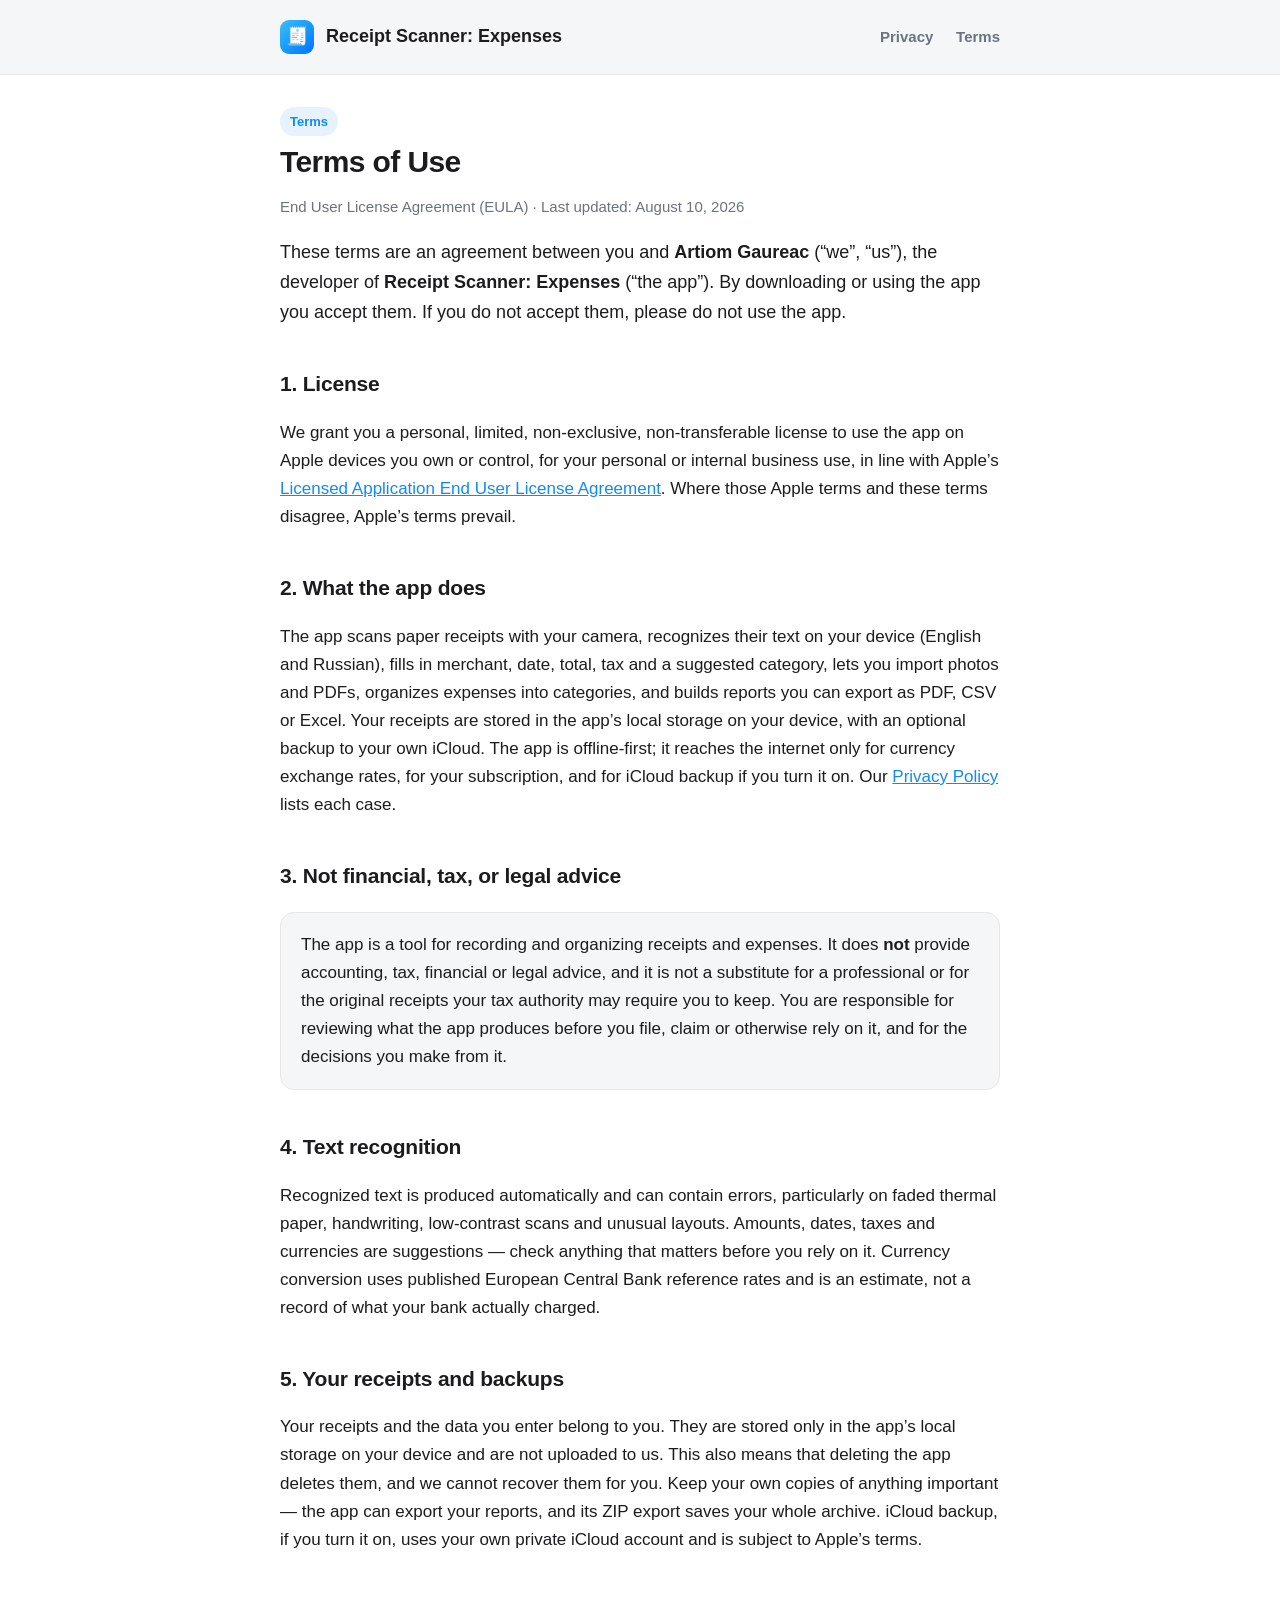
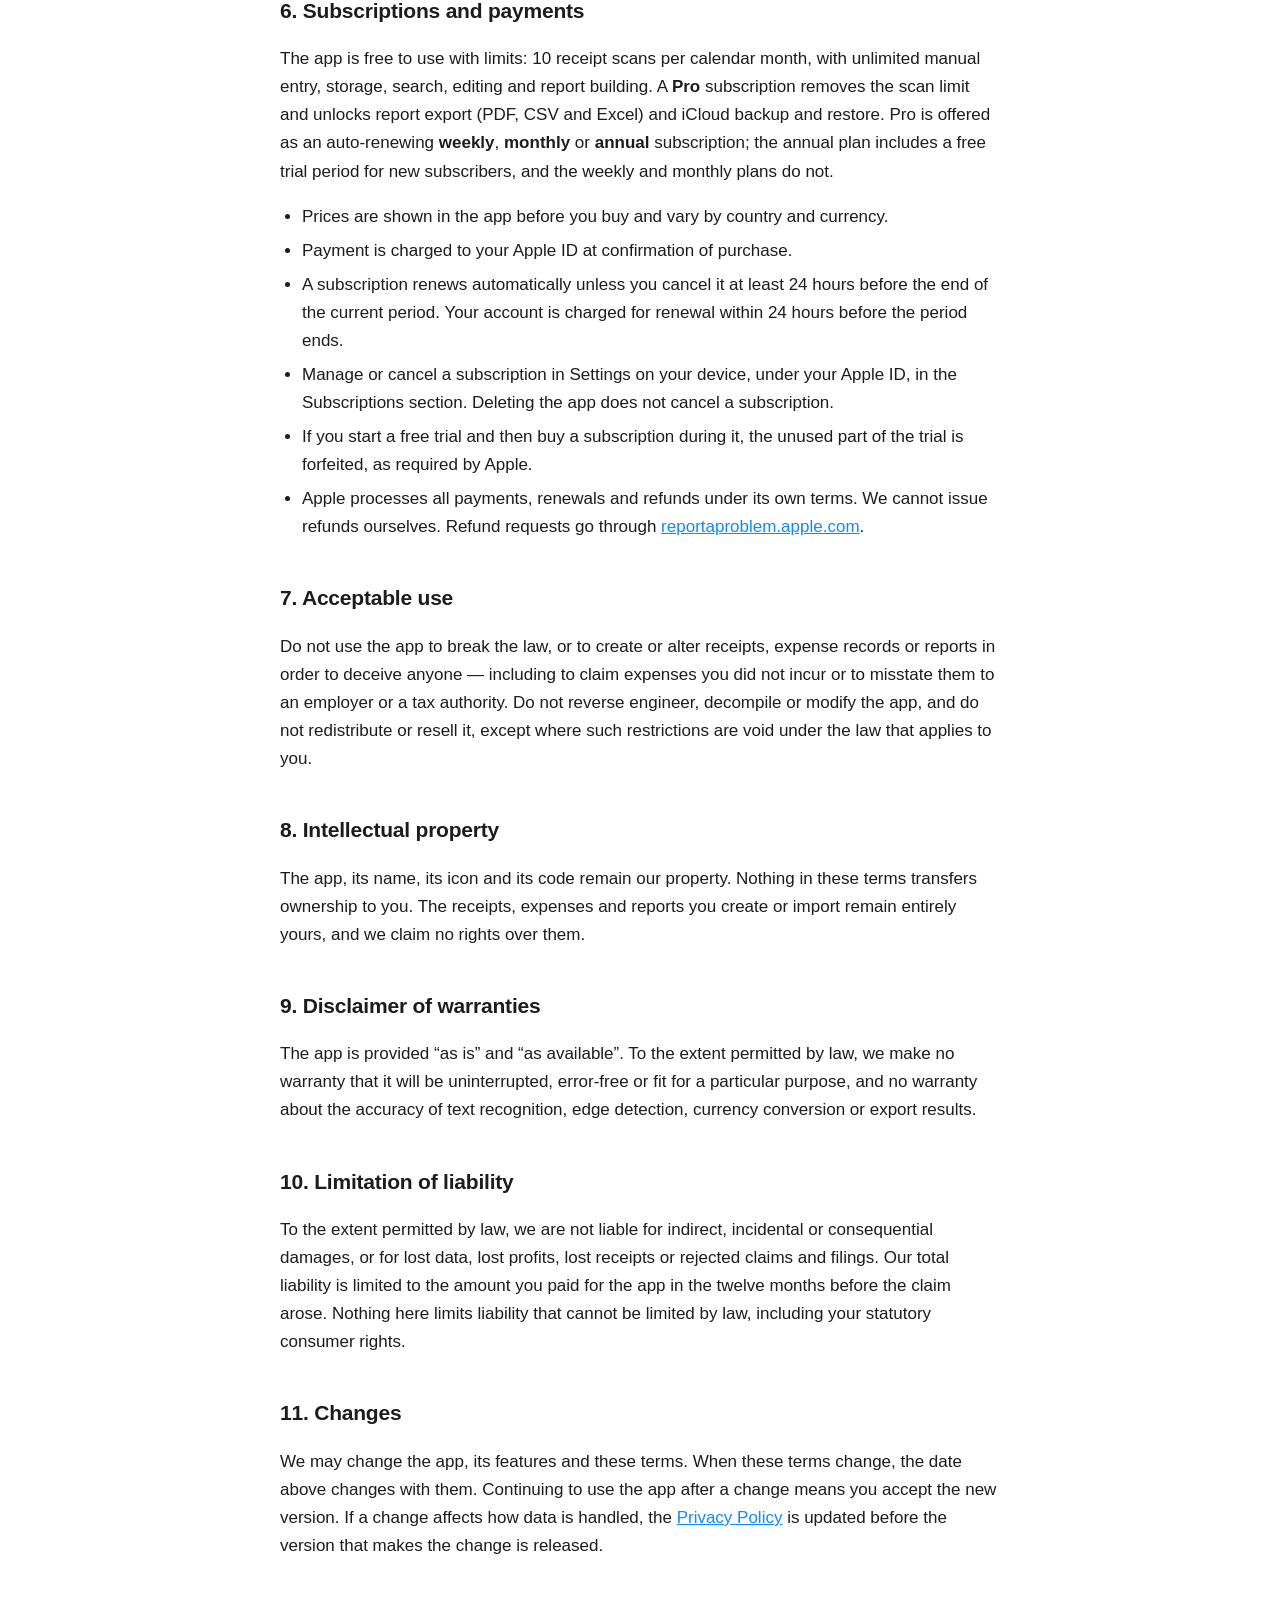
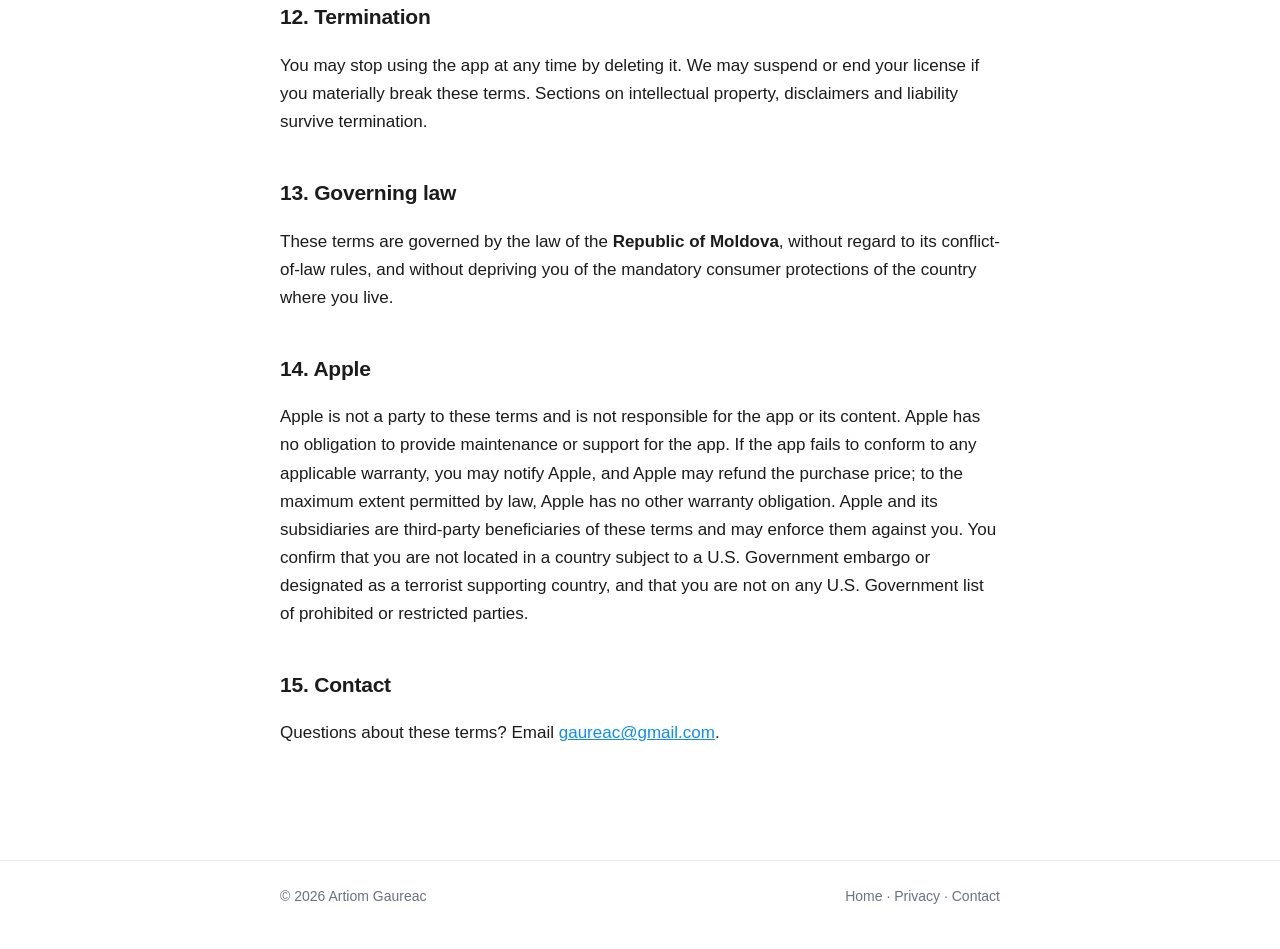
==== terms.html @ e7fe805f "Add Privacy Policy, Terms of Use, and support landing pages Static pages for Receipt Scanner: Expens" ====
<!DOCTYPE html>
<html lang="en">
<head>
<meta charset="utf-8">
<meta name="viewport" content="width=device-width, initial-scale=1">
<title>Terms of Use (EULA) — Receipt Scanner: Expenses</title>
<meta name="description" content="Terms of Use and End User License Agreement for Receipt Scanner: Expenses, including subscription terms, disclaimers, and limitations of liability.">
<link rel="stylesheet" href="assets/style.css">
</head>
<body>
<header class="site">
  <div class="wrap">
    <a class="brand" href="index.html"><span class="mark">🧾</span> Receipt Scanner: Expenses</a>
    <nav class="site">
      <a href="privacy.html">Privacy</a>
      <a href="terms.html">Terms</a>
    </nav>
  </div>
</header>

<main class="wrap">
  <span class="pill">Terms</span>
  <h1>Terms of Use</h1>
  <p class="updated">End User License Agreement (EULA) · Last updated: August 10, 2026</p>

  <p class="lead">These terms are an agreement between you and <strong>Artiom Gaureac</strong>
  (“we”, “us”), the developer of <strong>Receipt Scanner: Expenses</strong> (“the app”). By
  downloading or using the app you accept them. If you do not accept them, please do not use
  the app.</p>

  <h2>1. License</h2>
  <p>We grant you a personal, limited, non-exclusive, non-transferable license to use the app on
  Apple devices you own or control, for your personal or internal business use, in line with
  Apple’s <a href="https://www.apple.com/legal/internet-services/itunes/dev/stdeula/">Licensed
  Application End User License Agreement</a>. Where those Apple terms and these terms disagree,
  Apple’s terms prevail.</p>

  <h2>2. What the app does</h2>
  <p>The app scans paper receipts with your camera, recognizes their text on your device (English
  and Russian), fills in merchant, date, total, tax and a suggested category, lets you import
  photos and PDFs, organizes expenses into categories, and builds reports you can export as PDF,
  CSV or Excel. Your receipts are stored in the app’s local storage on your device, with an
  optional backup to your own iCloud. The app is offline-first; it reaches the internet only for
  currency exchange rates, for your subscription, and for iCloud backup if you turn it on. Our
  <a href="privacy.html">Privacy Policy</a> lists each case.</p>

  <h2>3. Not financial, tax, or legal advice</h2>
  <div class="card">
    <p>The app is a tool for recording and organizing receipts and expenses. It does
    <strong>not</strong> provide accounting, tax, financial or legal advice, and it is not a
    substitute for a professional or for the original receipts your tax authority may require you
    to keep. You are responsible for reviewing what the app produces before you file, claim or
    otherwise rely on it, and for the decisions you make from it.</p>
  </div>

  <h2>4. Text recognition</h2>
  <p>Recognized text is produced automatically and can contain errors, particularly on faded
  thermal paper, handwriting, low-contrast scans and unusual layouts. Amounts, dates, taxes and
  currencies are suggestions — check anything that matters before you rely on it. Currency
  conversion uses published European Central Bank reference rates and is an estimate, not a
  record of what your bank actually charged.</p>

  <h2>5. Your receipts and backups</h2>
  <p>Your receipts and the data you enter belong to you. They are stored only in the app’s local
  storage on your device and are not uploaded to us. This also means that deleting the app deletes
  them, and we cannot recover them for you. Keep your own copies of anything important — the app
  can export your reports, and its ZIP export saves your whole archive. iCloud backup, if you turn
  it on, uses your own private iCloud account and is subject to Apple’s terms.</p>

  <h2>6. Subscriptions and payments</h2>
  <p>The app is free to use with limits: 10 receipt scans per calendar month, with unlimited
  manual entry, storage, search, editing and report building. A <strong>Pro</strong> subscription
  removes the scan limit and unlocks report export (PDF, CSV and Excel) and iCloud backup and
  restore. Pro is offered as an auto-renewing <strong>weekly</strong>, <strong>monthly</strong> or
  <strong>annual</strong> subscription; the annual plan includes a free trial period for new
  subscribers, and the weekly and monthly plans do not.</p>
  <ul>
    <li>Prices are shown in the app before you buy and vary by country and currency.</li>
    <li>Payment is charged to your Apple ID at confirmation of purchase.</li>
    <li>A subscription renews automatically unless you cancel it at least 24 hours before the end
        of the current period. Your account is charged for renewal within 24 hours before the
        period ends.</li>
    <li>Manage or cancel a subscription in Settings on your device, under your Apple ID, in the
        Subscriptions section. Deleting the app does not cancel a subscription.</li>
    <li>If you start a free trial and then buy a subscription during it, the unused part of the
        trial is forfeited, as required by Apple.</li>
    <li>Apple processes all payments, renewals and refunds under its own terms. We cannot issue
        refunds ourselves. Refund requests go through
        <a href="https://reportaproblem.apple.com">reportaproblem.apple.com</a>.</li>
  </ul>

  <h2>7. Acceptable use</h2>
  <p>Do not use the app to break the law, or to create or alter receipts, expense records or
  reports in order to deceive anyone — including to claim expenses you did not incur or to
  misstate them to an employer or a tax authority. Do not reverse engineer, decompile or modify
  the app, and do not redistribute or resell it, except where such restrictions are void under the
  law that applies to you.</p>

  <h2>8. Intellectual property</h2>
  <p>The app, its name, its icon and its code remain our property. Nothing in these terms
  transfers ownership to you. The receipts, expenses and reports you create or import remain
  entirely yours, and we claim no rights over them.</p>

  <h2>9. Disclaimer of warranties</h2>
  <p>The app is provided “as is” and “as available”. To the extent permitted by law, we make no
  warranty that it will be uninterrupted, error-free or fit for a particular purpose, and no
  warranty about the accuracy of text recognition, edge detection, currency conversion or export
  results.</p>

  <h2>10. Limitation of liability</h2>
  <p>To the extent permitted by law, we are not liable for indirect, incidental or consequential
  damages, or for lost data, lost profits, lost receipts or rejected claims and filings. Our total
  liability is limited to the amount you paid for the app in the twelve months before the claim
  arose. Nothing here limits liability that cannot be limited by law, including your statutory
  consumer rights.</p>

  <h2>11. Changes</h2>
  <p>We may change the app, its features and these terms. When these terms change, the date above
  changes with them. Continuing to use the app after a change means you accept the new version. If
  a change affects how data is handled, the <a href="privacy.html">Privacy Policy</a> is updated
  before the version that makes the change is released.</p>

  <h2>12. Termination</h2>
  <p>You may stop using the app at any time by deleting it. We may suspend or end your license if
  you materially break these terms. Sections on intellectual property, disclaimers and liability
  survive termination.</p>

  <h2>13. Governing law</h2>
  <p>These terms are governed by the law of the <strong>Republic of Moldova</strong>, without
  regard to its conflict-of-law rules, and without depriving you of the mandatory consumer
  protections of the country where you live.</p>

  <h2>14. Apple</h2>
  <p>Apple is not a party to these terms and is not responsible for the app or its content. Apple
  has no obligation to provide maintenance or support for the app. If the app fails to conform to
  any applicable warranty, you may notify Apple, and Apple may refund the purchase price; to the
  maximum extent permitted by law, Apple has no other warranty obligation. Apple and its
  subsidiaries are third-party beneficiaries of these terms and may enforce them against you. You
  confirm that you are not located in a country subject to a U.S. Government embargo or designated
  as a terrorist supporting country, and that you are not on any U.S. Government list of prohibited
  or restricted parties.</p>

  <h2>15. Contact</h2>
  <p>Questions about these terms? Email <a href="mailto:gaureac@gmail.com">gaureac@gmail.com</a>.</p>
</main>

<footer class="site">
  <div class="wrap">
    <span>© 2026 Artiom Gaureac</span>
    <span>
      <a href="index.html">Home</a> ·
      <a href="privacy.html">Privacy</a> ·
      <a href="mailto:gaureac@gmail.com">Contact</a>
    </span>
  </div>
</footer>
</body>
</html>
---- assets/style.css ----
:root {
  --bg: #ffffff;
  --surface: #f5f6f8;
  --text: #1c1c1e;
  --muted: #6b7280;
  --border: #e5e7eb;
  --accent: #0f8afd;
  --accent-weak: rgba(15, 138, 253, 0.1);
  --radius: 14px;
  --maxw: 760px;
}

@media (prefers-color-scheme: dark) {
  :root {
    --bg: #0d0f12;
    --surface: #16191e;
    --text: #f2f3f5;
    --muted: #9aa2ad;
    --border: #262b32;
    --accent: #4aa8ff;
    --accent-weak: rgba(74, 168, 255, 0.14);
  }
}

* { box-sizing: border-box; }

html { -webkit-text-size-adjust: 100%; }

body {
  margin: 0;
  background: var(--bg);
  color: var(--text);
  font: 17px/1.65 -apple-system, BlinkMacSystemFont, "Segoe UI", Roboto, Helvetica, Arial, sans-serif;
  -webkit-font-smoothing: antialiased;
}

.wrap {
  max-width: var(--maxw);
  margin: 0 auto;
  padding: 32px 20px 96px;
}

header.site {
  border-bottom: 1px solid var(--border);
  background: var(--surface);
}

header.site .wrap {
  padding: 20px 20px;
  display: flex;
  align-items: center;
  justify-content: space-between;
  gap: 16px;
}

.brand {
  display: flex;
  align-items: center;
  gap: 12px;
  font-weight: 700;
  font-size: 18px;
  color: var(--text);
  text-decoration: none;
}

.brand .mark {
  width: 34px;
  height: 34px;
  border-radius: 9px;
  background: linear-gradient(135deg, #34c1fc, #0273fc);
  display: grid;
  place-items: center;
  color: #fff;
  font-size: 18px;
  flex: none;
}

nav.site a {
  color: var(--muted);
  text-decoration: none;
  font-size: 15px;
  font-weight: 600;
  margin-left: 18px;
}

nav.site a:hover { color: var(--accent); }

h1 {
  font-size: 30px;
  line-height: 1.2;
  margin: 8px 0 4px;
  letter-spacing: -0.02em;
}

h2 {
  font-size: 21px;
  margin: 40px 0 10px;
  letter-spacing: -0.01em;
}

h3 {
  font-size: 17px;
  margin: 24px 0 6px;
}

.updated {
  color: var(--muted);
  font-size: 15px;
  margin-bottom: 8px;
}

p, li { color: var(--text); }

a { color: var(--accent); }

.lead {
  font-size: 18px;
  color: var(--text);
}

ul, ol { padding-left: 22px; }
li { margin: 6px 0; }

.card {
  background: var(--surface);
  border: 1px solid var(--border);
  border-radius: var(--radius);
  padding: 18px 20px;
  margin: 18px 0;
}

.card p:first-child { margin-top: 0; }
.card p:last-child { margin-bottom: 0; }

table {
  width: 100%;
  border-collapse: collapse;
  margin: 16px 0;
  font-size: 15px;
  display: block;
  overflow-x: auto;
}

th, td {
  text-align: left;
  padding: 10px 12px;
  border-bottom: 1px solid var(--border);
  vertical-align: top;
}

th { color: var(--muted); font-weight: 600; white-space: nowrap; }

code {
  background: var(--accent-weak);
  color: var(--accent);
  padding: 1px 6px;
  border-radius: 6px;
  font-size: 0.9em;
}

.pill {
  display: inline-block;
  background: var(--accent-weak);
  color: var(--accent);
  font-size: 13px;
  font-weight: 700;
  padding: 4px 10px;
  border-radius: 999px;
}

footer.site {
  border-top: 1px solid var(--border);
  color: var(--muted);
  font-size: 14px;
}

footer.site .wrap {
  padding: 24px 20px 40px;
  display: flex;
  flex-wrap: wrap;
  gap: 8px 20px;
  justify-content: space-between;
}

footer.site a { color: var(--muted); text-decoration: none; }
footer.site a:hover { color: var(--accent); }

.home-hero { text-align: center; padding-top: 24px; }
.home-hero .mark-lg {
  width: 76px; height: 76px; border-radius: 18px;
  background: linear-gradient(135deg, #34c1fc, #0273fc);
  display: inline-grid; place-items: center; color: #fff;
  font-size: 40px; margin-bottom: 16px;
}
.home-links {
  display: grid; gap: 12px; grid-template-columns: 1fr 1fr;
  margin: 28px 0;
}
.home-links a {
  display: block; text-decoration: none; text-align: left;
  background: var(--surface); border: 1px solid var(--border);
  border-radius: var(--radius); padding: 18px 20px; color: var(--text);
}
.home-links a:hover { border-color: var(--accent); }
.home-links .t { font-weight: 700; font-size: 16px; }
.home-links .d { color: var(--muted); font-size: 14px; margin-top: 2px; }
@media (max-width: 520px) { .home-links { grid-template-columns: 1fr; } }
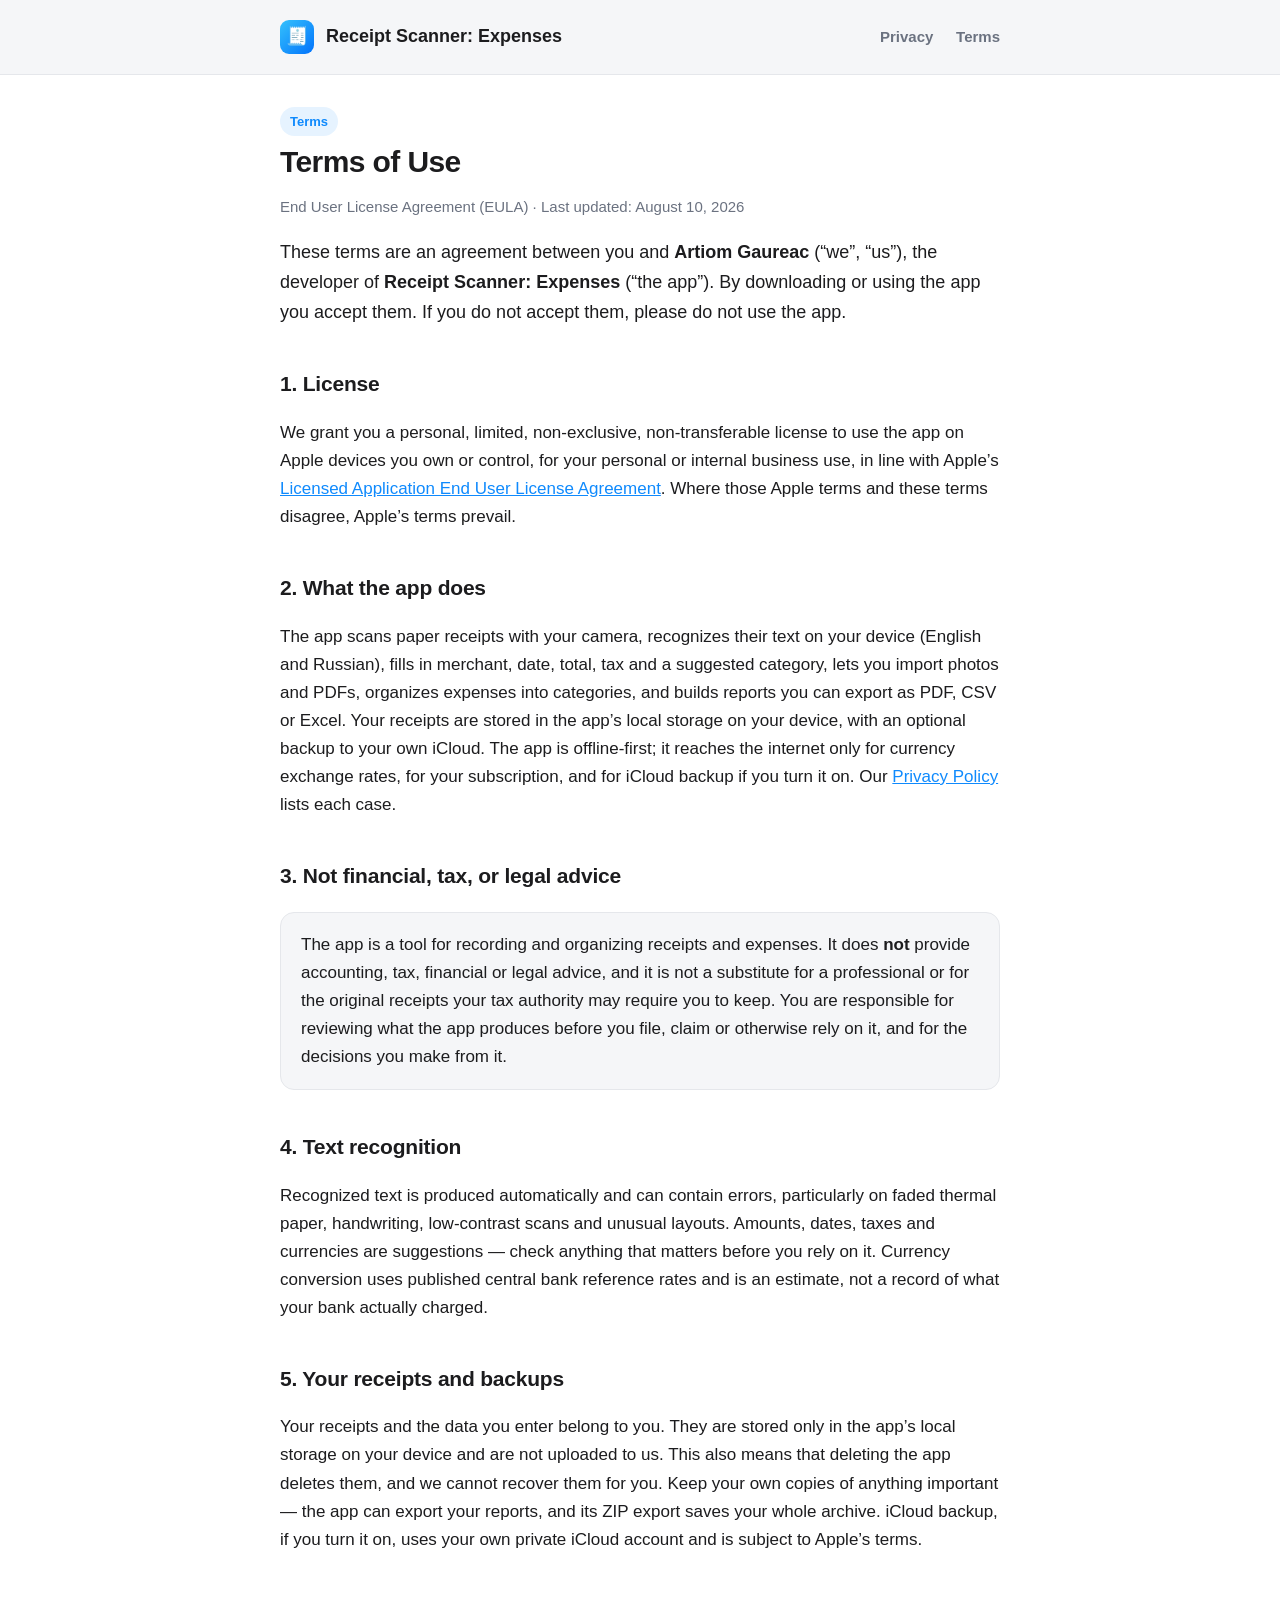
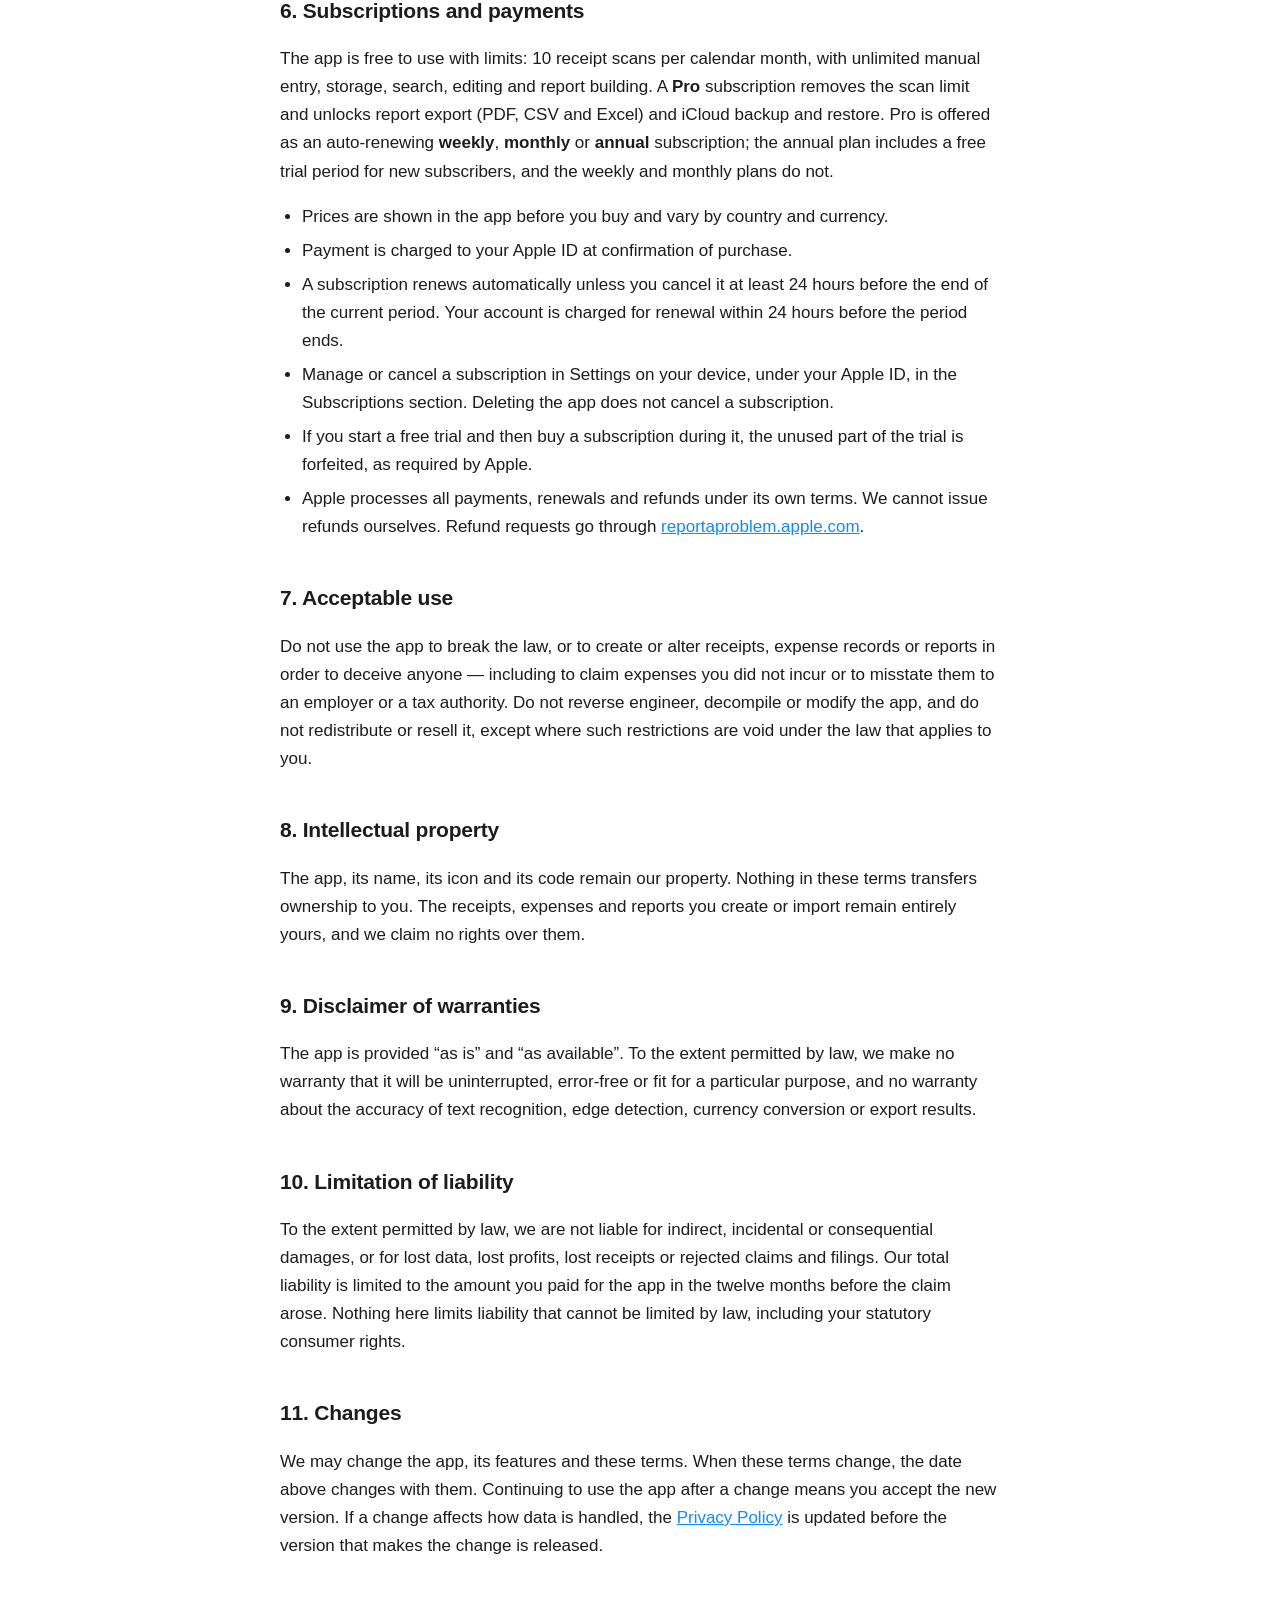
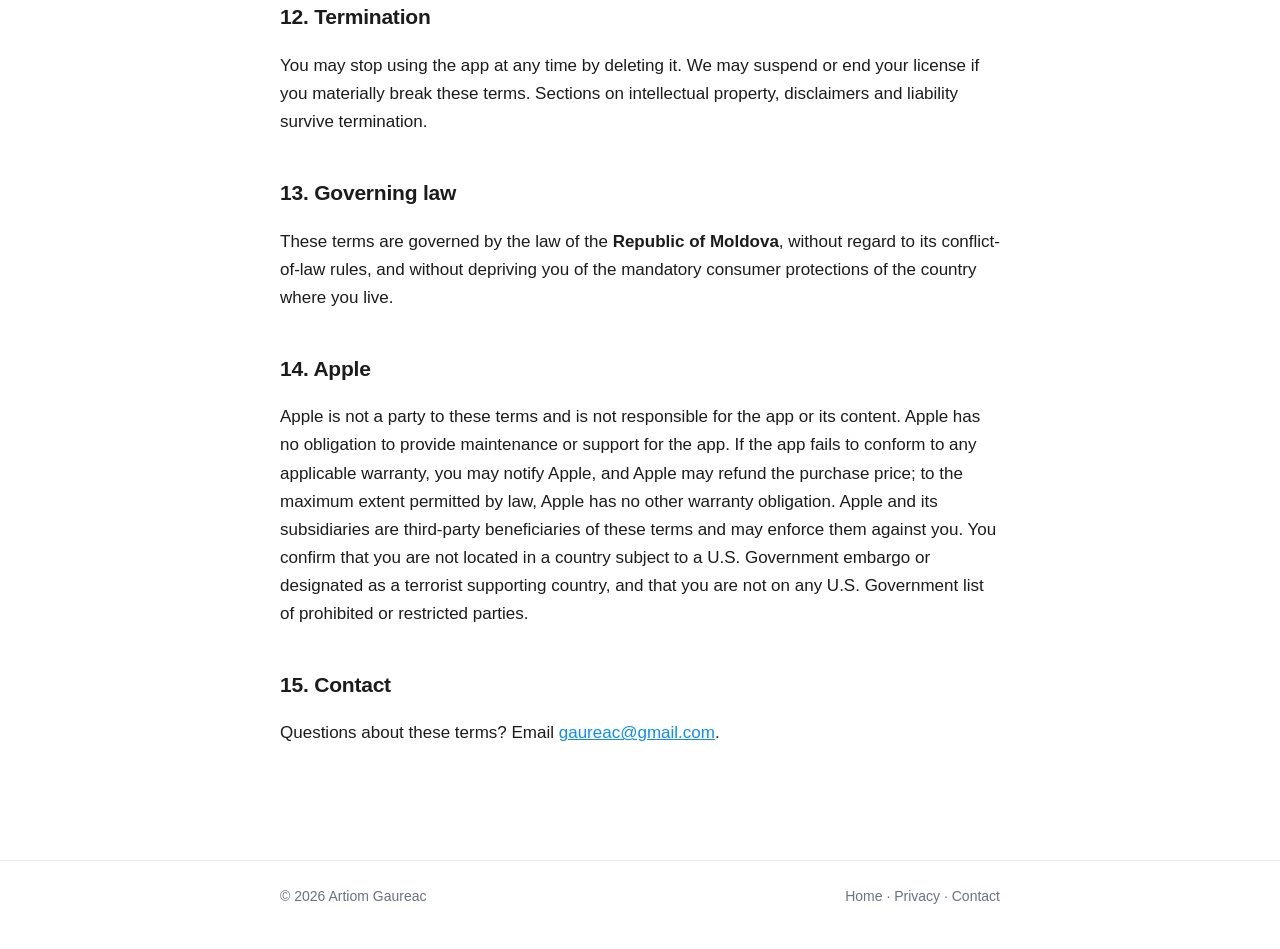
==== commit 0125f523: "docs: the rates come from 98 central banks, not the ECB alone The app moved from Frankfurter v1 to v" ====
--- a/terms.html
+++ b/terms.html
@@ -57,7 +57,7 @@
   <p>Recognized text is produced automatically and can contain errors, particularly on faded
   thermal paper, handwriting, low-contrast scans and unusual layouts. Amounts, dates, taxes and
   currencies are suggestions — check anything that matters before you rely on it. Currency
-  conversion uses published European Central Bank reference rates and is an estimate, not a
+  conversion uses published central bank reference rates and is an estimate, not a
   record of what your bank actually charged.</p>
 
   <h2>5. Your receipts and backups</h2>
